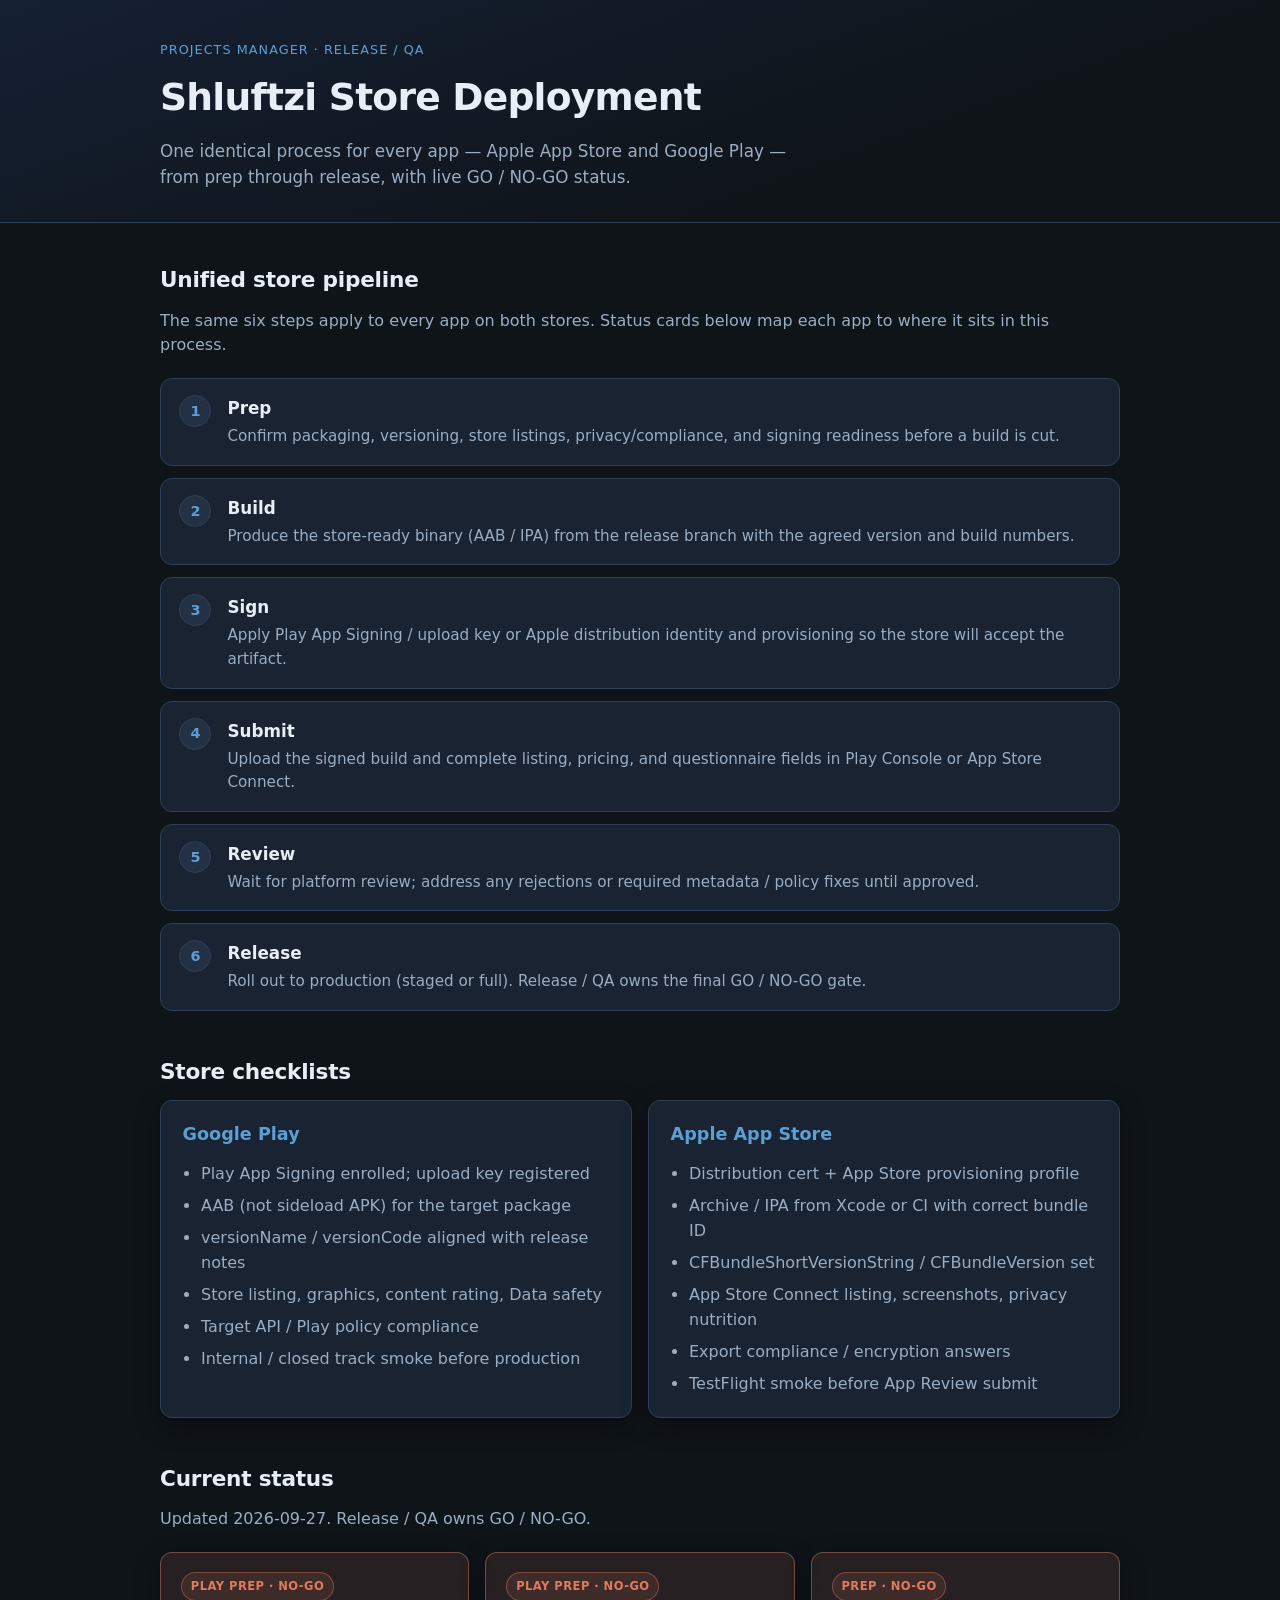
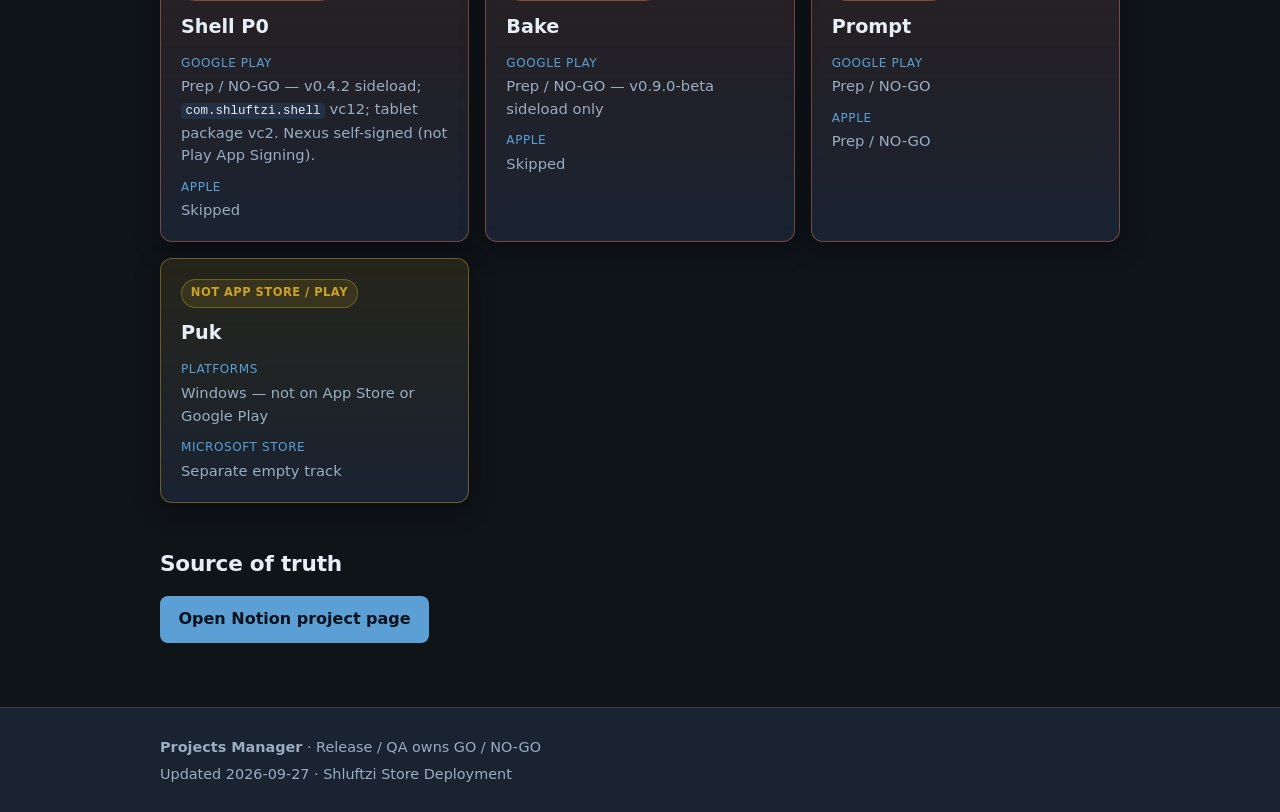
==== index.html @ 23f5245c "Initial Shluftzi Store Deployment status site Vanilla HTML/CSS Pages site: unified Prep→Release pipe" ====
<!DOCTYPE html>
<html lang="en">
<head>
  <meta charset="UTF-8">
  <meta name="viewport" content="width=device-width, initial-scale=1">
  <meta name="description" content="Shluftzi Store Deployment — unified Apple App Store and Google Play pipeline status">
  <title>Shluftzi Store Deployment</title>
  <link rel="stylesheet" href="styles.css">
</head>
<body>
  <header class="site-header">
    <div class="container">
      <p class="eyebrow">Projects Manager · Release / QA</p>
      <h1>Shluftzi Store Deployment</h1>
      <p class="lede">One identical process for every app — Apple App Store and Google Play — from prep through release, with live GO / NO-GO status.</p>
    </div>
  </header>

  <main class="container">
    <section class="pipeline" aria-labelledby="pipeline-heading">
      <h2 id="pipeline-heading">Unified store pipeline</h2>
      <p class="section-intro">The same six steps apply to every app on both stores. Status cards below map each app to where it sits in this process.</p>
      <ol class="pipeline-steps">
        <li>
          <span class="step-num">1</span>
          <div>
            <h3>Prep</h3>
            <p>Confirm packaging, versioning, store listings, privacy/compliance, and signing readiness before a build is cut.</p>
          </div>
        </li>
        <li>
          <span class="step-num">2</span>
          <div>
            <h3>Build</h3>
            <p>Produce the store-ready binary (AAB / IPA) from the release branch with the agreed version and build numbers.</p>
          </div>
        </li>
        <li>
          <span class="step-num">3</span>
          <div>
            <h3>Sign</h3>
            <p>Apply Play App Signing / upload key or Apple distribution identity and provisioning so the store will accept the artifact.</p>
          </div>
        </li>
        <li>
          <span class="step-num">4</span>
          <div>
            <h3>Submit</h3>
            <p>Upload the signed build and complete listing, pricing, and questionnaire fields in Play Console or App Store Connect.</p>
          </div>
        </li>
        <li>
          <span class="step-num">5</span>
          <div>
            <h3>Review</h3>
            <p>Wait for platform review; address any rejections or required metadata / policy fixes until approved.</p>
          </div>
        </li>
        <li>
          <span class="step-num">6</span>
          <div>
            <h3>Release</h3>
            <p>Roll out to production (staged or full). Release / QA owns the final GO / NO-GO gate.</p>
          </div>
        </li>
      </ol>
    </section>

    <section class="checklists" aria-labelledby="checklists-heading">
      <h2 id="checklists-heading">Store checklists</h2>
      <div class="checklist-grid">
        <article class="checklist-card">
          <h3>Google Play</h3>
          <ul>
            <li>Play App Signing enrolled; upload key registered</li>
            <li>AAB (not sideload APK) for the target package</li>
            <li>versionName / versionCode aligned with release notes</li>
            <li>Store listing, graphics, content rating, Data safety</li>
            <li>Target API / Play policy compliance</li>
            <li>Internal / closed track smoke before production</li>
          </ul>
        </article>
        <article class="checklist-card">
          <h3>Apple App Store</h3>
          <ul>
            <li>Distribution cert + App Store provisioning profile</li>
            <li>Archive / IPA from Xcode or CI with correct bundle ID</li>
            <li>CFBundleShortVersionString / CFBundleVersion set</li>
            <li>App Store Connect listing, screenshots, privacy nutrition</li>
            <li>Export compliance / encryption answers</li>
            <li>TestFlight smoke before App Review submit</li>
          </ul>
        </article>
      </div>
    </section>

    <section class="status" aria-labelledby="status-heading">
      <h2 id="status-heading">Current status</h2>
      <p class="section-intro">Updated <time datetime="2026-09-27">2026-09-27</time>. Release / QA owns GO / NO-GO.</p>
      <div class="status-grid">
        <article class="status-card nogo">
          <div class="status-badge">Play Prep · NO-GO</div>
          <h3>Shell P0</h3>
          <dl>
            <dt>Google Play</dt>
            <dd>Prep / NO-GO — v0.4.2 sideload; <code>com.shluftzi.shell</code> vc12; tablet package vc2. Nexus self-signed (not Play App Signing).</dd>
            <dt>Apple</dt>
            <dd>Skipped</dd>
          </dl>
        </article>
        <article class="status-card nogo">
          <div class="status-badge">Play Prep · NO-GO</div>
          <h3>Bake</h3>
          <dl>
            <dt>Google Play</dt>
            <dd>Prep / NO-GO — v0.9.0-beta sideload only</dd>
            <dt>Apple</dt>
            <dd>Skipped</dd>
          </dl>
        </article>
        <article class="status-card nogo">
          <div class="status-badge">Prep · NO-GO</div>
          <h3>Prompt</h3>
          <dl>
            <dt>Google Play</dt>
            <dd>Prep / NO-GO</dd>
            <dt>Apple</dt>
            <dd>Prep / NO-GO</dd>
          </dl>
        </article>
        <article class="status-card other">
          <div class="status-badge">Not App Store / Play</div>
          <h3>Puk</h3>
          <dl>
            <dt>Platforms</dt>
            <dd>Windows — not on App Store or Google Play</dd>
            <dt>Microsoft Store</dt>
            <dd>Separate empty track</dd>
          </dl>
        </article>
      </div>
    </section>

    <section class="links" aria-labelledby="links-heading">
      <h2 id="links-heading">Source of truth</h2>
      <p><a class="notion-link" href="https://app.notion.com/p/3e81b15ab1d0811592d6e10e59361d9b" rel="noopener noreferrer" target="_blank">Open Notion project page</a></p>
    </section>
  </main>

  <footer class="site-footer">
    <div class="container">
      <p><strong>Projects Manager</strong> · Release / QA owns GO / NO-GO</p>
      <p>Updated 2026-09-27 · Shluftzi Store Deployment</p>
    </div>
  </footer>
</body>
</html>
---- styles.css ----
:root {
  --bg: #0f1419;
  --surface: #1a2332;
  --surface-2: #243044;
  --border: #2e3f56;
  --text: #e8eef6;
  --muted: #9aadc2;
  --accent: #5b9fd4;
  --accent-hover: #7ab3e0;
  --nogo: #e07a5f;
  --nogo-bg: rgba(224, 122, 95, 0.12);
  --other: #c9a227;
  --other-bg: rgba(201, 162, 39, 0.12);
  --ok: #6abf8a;
  --radius: 12px;
  --shadow: 0 8px 24px rgba(0, 0, 0, 0.35);
  --font: "Segoe UI", system-ui, -apple-system, sans-serif;
}

*,
*::before,
*::after {
  box-sizing: border-box;
}

html {
  scroll-behavior: smooth;
}

body {
  margin: 0;
  font-family: var(--font);
  background: var(--bg);
  color: var(--text);
  line-height: 1.55;
  min-height: 100vh;
}

.container {
  width: min(960px, 100% - 2rem);
  margin-inline: auto;
}

.site-header {
  background: linear-gradient(160deg, #152033 0%, #0f1419 70%);
  border-bottom: 1px solid var(--border);
  padding: 2.5rem 0 2rem;
}

.eyebrow {
  margin: 0 0 0.5rem;
  font-size: 0.8rem;
  letter-spacing: 0.08em;
  text-transform: uppercase;
  color: var(--accent);
}

.site-header h1 {
  margin: 0 0 0.75rem;
  font-size: clamp(1.75rem, 4vw, 2.35rem);
  font-weight: 700;
  letter-spacing: -0.02em;
}

.lede {
  margin: 0;
  max-width: 40rem;
  color: var(--muted);
  font-size: 1.05rem;
}

main {
  padding: 2.5rem 0 3rem;
}

section + section {
  margin-top: 2.75rem;
}

h2 {
  margin: 0 0 0.75rem;
  font-size: 1.35rem;
  letter-spacing: -0.01em;
}

.section-intro {
  margin: 0 0 1.25rem;
  color: var(--muted);
}

.pipeline-steps {
  list-style: none;
  margin: 0;
  padding: 0;
  display: grid;
  gap: 0.75rem;
}

.pipeline-steps li {
  display: grid;
  grid-template-columns: auto 1fr;
  gap: 1rem;
  align-items: start;
  background: var(--surface);
  border: 1px solid var(--border);
  border-radius: var(--radius);
  padding: 1rem 1.15rem;
}

.step-num {
  display: inline-flex;
  align-items: center;
  justify-content: center;
  width: 2rem;
  height: 2rem;
  border-radius: 50%;
  background: var(--surface-2);
  border: 1px solid var(--border);
  color: var(--accent);
  font-weight: 700;
  font-size: 0.9rem;
  flex-shrink: 0;
}

.pipeline-steps h3 {
  margin: 0 0 0.25rem;
  font-size: 1.05rem;
}

.pipeline-steps p {
  margin: 0;
  color: var(--muted);
  font-size: 0.95rem;
}

.checklist-grid {
  display: grid;
  grid-template-columns: repeat(auto-fit, minmax(260px, 1fr));
  gap: 1rem;
}

.checklist-card {
  background: var(--surface);
  border: 1px solid var(--border);
  border-radius: var(--radius);
  padding: 1.25rem 1.35rem;
  box-shadow: var(--shadow);
}

.checklist-card h3 {
  margin: 0 0 0.85rem;
  font-size: 1.1rem;
  color: var(--accent);
}

.checklist-card ul {
  margin: 0;
  padding-left: 1.15rem;
  color: var(--muted);
}

.checklist-card li + li {
  margin-top: 0.45rem;
}

.status-grid {
  display: grid;
  grid-template-columns: repeat(auto-fit, minmax(240px, 1fr));
  gap: 1rem;
}

.status-card {
  background: var(--surface);
  border: 1px solid var(--border);
  border-radius: var(--radius);
  padding: 1.2rem 1.25rem;
  box-shadow: var(--shadow);
}

.status-card.nogo {
  border-color: rgba(224, 122, 95, 0.45);
  background: linear-gradient(180deg, var(--nogo-bg), var(--surface));
}

.status-card.other {
  border-color: rgba(201, 162, 39, 0.45);
  background: linear-gradient(180deg, var(--other-bg), var(--surface));
}

.status-badge {
  display: inline-block;
  font-size: 0.72rem;
  font-weight: 700;
  letter-spacing: 0.04em;
  text-transform: uppercase;
  padding: 0.3rem 0.55rem;
  border-radius: 999px;
  margin-bottom: 0.65rem;
}

.status-card.nogo .status-badge {
  background: var(--nogo-bg);
  color: var(--nogo);
  border: 1px solid rgba(224, 122, 95, 0.4);
}

.status-card.other .status-badge {
  background: var(--other-bg);
  color: var(--other);
  border: 1px solid rgba(201, 162, 39, 0.4);
}

.status-card h3 {
  margin: 0 0 0.75rem;
  font-size: 1.2rem;
}

.status-card dl {
  margin: 0;
}

.status-card dt {
  font-size: 0.75rem;
  text-transform: uppercase;
  letter-spacing: 0.05em;
  color: var(--accent);
  margin-top: 0.65rem;
}

.status-card dt:first-child {
  margin-top: 0;
}

.status-card dd {
  margin: 0.2rem 0 0;
  color: var(--muted);
  font-size: 0.92rem;
}

.status-card code {
  font-size: 0.85em;
  background: var(--surface-2);
  padding: 0.1em 0.35em;
  border-radius: 4px;
  color: var(--text);
}

.notion-link {
  display: inline-flex;
  align-items: center;
  gap: 0.4rem;
  padding: 0.7rem 1.15rem;
  background: var(--accent);
  color: #0a121c;
  font-weight: 600;
  text-decoration: none;
  border-radius: 8px;
  transition: background 0.15s ease;
}

.notion-link:hover,
.notion-link:focus-visible {
  background: var(--accent-hover);
  outline: none;
}

.site-footer {
  border-top: 1px solid var(--border);
  background: var(--surface);
  padding: 1.5rem 0;
  color: var(--muted);
  font-size: 0.9rem;
}

.site-footer p {
  margin: 0.25rem 0;
}

@media (max-width: 520px) {
  .pipeline-steps li {
    grid-template-columns: 1fr;
    gap: 0.65rem;
  }
}
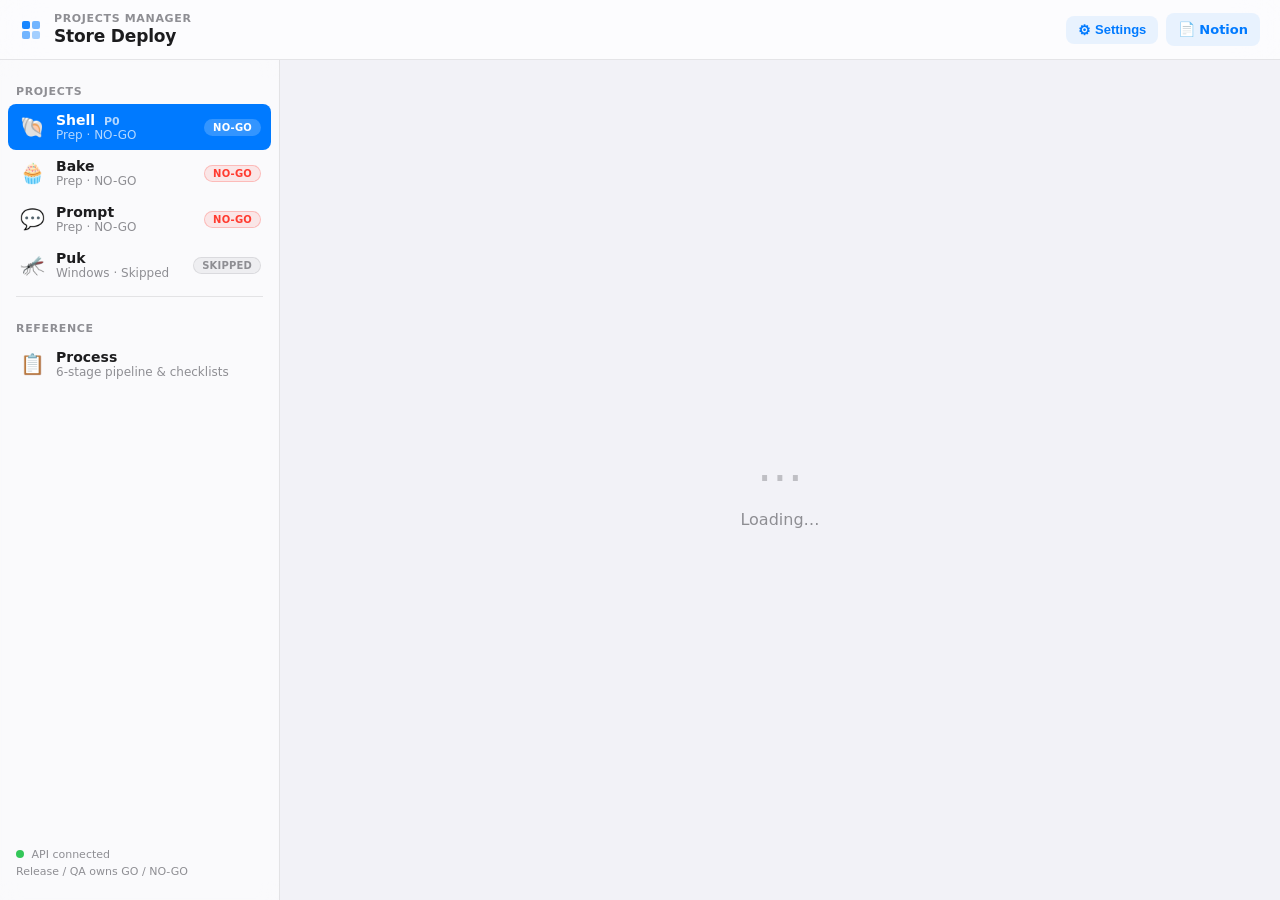
==== commit 2801cdc4: "Interactive Store Deploy: per-app pages + live SQLite API SwiftUI-style Projects Manager hub and ded" ====
--- a/index.html
+++ b/index.html
@@ -3,155 +3,118 @@
 <head>
   <meta charset="UTF-8">
   <meta name="viewport" content="width=device-width, initial-scale=1">
-  <meta name="description" content="Shluftzi Store Deployment — unified Apple App Store and Google Play pipeline status">
-  <title>Shluftzi Store Deployment</title>
+  <meta name="description" content="Shluftzi Store Deployment — Projects Manager for Apple App Store and Google Play pipeline status">
+  <meta name="color-scheme" content="light">
+  <title>Projects Manager — Store Deploy</title>
   <link rel="stylesheet" href="styles.css">
 </head>
 <body>
-  <header class="site-header">
-    <div class="container">
-      <p class="eyebrow">Projects Manager · Release / QA</p>
-      <h1>Shluftzi Store Deployment</h1>
-      <p class="lede">One identical process for every app — Apple App Store and Google Play — from prep through release, with live GO / NO-GO status.</p>
+  <div class="app" id="app">
+    <header class="toolbar" role="banner">
+      <div class="toolbar-leading">
+        <span class="toolbar-icon" aria-hidden="true">
+          <svg width="22" height="22" viewBox="0 0 22 22" fill="none">
+            <rect x="2" y="2" width="8" height="8" rx="2" fill="currentColor" opacity="0.9"/>
+            <rect x="12" y="2" width="8" height="8" rx="2" fill="currentColor" opacity="0.55"/>
+            <rect x="2" y="12" width="8" height="8" rx="2" fill="currentColor" opacity="0.55"/>
+            <rect x="12" y="12" width="8" height="8" rx="2" fill="currentColor" opacity="0.35"/>
+          </svg>
+        </span>
+        <div class="toolbar-titles">
+          <span class="toolbar-subtitle">Projects Manager</span>
+          <h1 class="toolbar-title">Store Deploy</h1>
+        </div>
+      </div>
+      <div class="toolbar-trailing">
+        <button type="button" class="toolbar-btn" onclick="showSettings()" title="API Settings">
+          <span class="btn-icon" aria-hidden="true">&#9881;</span>
+          <span class="btn-label">Settings</span>
+        </button>
+        <a class="toolbar-btn"
+           href="https://app.notion.com/p/3e81b15ab1d0811592d6e10e59361d9b"
+           target="_blank" rel="noopener noreferrer"
+           title="Open Notion project page">
+          <span class="btn-icon" aria-hidden="true">&#128196;</span>
+          <span class="btn-label">Notion</span>
+        </a>
+      </div>
+    </header>
+
+    <div class="split-view">
+      <aside class="sidebar" id="sidebar" aria-label="Projects">
+        <div class="sidebar-header">
+          <h2 class="sidebar-section-title">Projects</h2>
+        </div>
+        <nav class="sidebar-list" role="listbox" aria-label="Project list">
+          <button type="button" class="sidebar-row is-selected" role="option" aria-selected="true"
+                  data-id="shell" id="row-shell">
+            <span class="row-icon" aria-hidden="true">&#128026;</span>
+            <span class="row-content">
+              <span class="row-title">Shell <span class="row-priority">P0</span></span>
+              <span class="row-subtitle">Prep &middot; NO-GO</span>
+            </span>
+            <span class="row-badge badge-nogo">NO-GO</span>
+          </button>
+          <button type="button" class="sidebar-row" role="option" aria-selected="false"
+                  data-id="bake" id="row-bake">
+            <span class="row-icon" aria-hidden="true">&#129473;</span>
+            <span class="row-content">
+              <span class="row-title">Bake</span>
+              <span class="row-subtitle">Prep &middot; NO-GO</span>
+            </span>
+            <span class="row-badge badge-nogo">NO-GO</span>
+          </button>
+          <button type="button" class="sidebar-row" role="option" aria-selected="false"
+                  data-id="prompt" id="row-prompt">
+            <span class="row-icon" aria-hidden="true">&#128172;</span>
+            <span class="row-content">
+              <span class="row-title">Prompt</span>
+              <span class="row-subtitle">Prep &middot; NO-GO</span>
+            </span>
+            <span class="row-badge badge-nogo">NO-GO</span>
+          </button>
+          <button type="button" class="sidebar-row" role="option" aria-selected="false"
+                  data-id="puk" id="row-puk">
+            <span class="row-icon" aria-hidden="true">&#129439;</span>
+            <span class="row-content">
+              <span class="row-title">Puk</span>
+              <span class="row-subtitle">Windows &middot; Skipped</span>
+            </span>
+            <span class="row-badge badge-skipped">Skipped</span>
+          </button>
+        </nav>
+
+        <div class="sidebar-divider"></div>
+        <div class="sidebar-header">
+          <h2 class="sidebar-section-title">Reference</h2>
+        </div>
+        <nav class="sidebar-list" role="listbox" aria-label="Reference">
+          <button type="button" class="sidebar-row" role="option" aria-selected="false"
+                  data-id="process" id="row-process">
+            <span class="row-icon" aria-hidden="true">&#128203;</span>
+            <span class="row-content">
+              <span class="row-title">Process</span>
+              <span class="row-subtitle">6-stage pipeline &amp; checklists</span>
+            </span>
+          </button>
+        </nav>
+
+        <div class="sidebar-footer">
+          <p><span class="conn-dot ok" id="conn-dot"></span> API connected</p>
+          <p>Release / QA owns GO / NO-GO</p>
+        </div>
+      </aside>
+
+      <main class="detail" id="detail" aria-live="polite">
+        <div class="detail-empty">
+          <span class="detail-empty-icon">&#128640;</span>
+          <span class="detail-empty-text">Loading&hellip;</span>
+        </div>
+      </main>
     </div>
-  </header>
+  </div>
 
-  <main class="container">
-    <section class="pipeline" aria-labelledby="pipeline-heading">
-      <h2 id="pipeline-heading">Unified store pipeline</h2>
-      <p class="section-intro">The same six steps apply to every app on both stores. Status cards below map each app to where it sits in this process.</p>
-      <ol class="pipeline-steps">
-        <li>
-          <span class="step-num">1</span>
-          <div>
-            <h3>Prep</h3>
-            <p>Confirm packaging, versioning, store listings, privacy/compliance, and signing readiness before a build is cut.</p>
-          </div>
-        </li>
-        <li>
-          <span class="step-num">2</span>
-          <div>
-            <h3>Build</h3>
-            <p>Produce the store-ready binary (AAB / IPA) from the release branch with the agreed version and build numbers.</p>
-          </div>
-        </li>
-        <li>
-          <span class="step-num">3</span>
-          <div>
-            <h3>Sign</h3>
-            <p>Apply Play App Signing / upload key or Apple distribution identity and provisioning so the store will accept the artifact.</p>
-          </div>
-        </li>
-        <li>
-          <span class="step-num">4</span>
-          <div>
-            <h3>Submit</h3>
-            <p>Upload the signed build and complete listing, pricing, and questionnaire fields in Play Console or App Store Connect.</p>
-          </div>
-        </li>
-        <li>
-          <span class="step-num">5</span>
-          <div>
-            <h3>Review</h3>
-            <p>Wait for platform review; address any rejections or required metadata / policy fixes until approved.</p>
-          </div>
-        </li>
-        <li>
-          <span class="step-num">6</span>
-          <div>
-            <h3>Release</h3>
-            <p>Roll out to production (staged or full). Release / QA owns the final GO / NO-GO gate.</p>
-          </div>
-        </li>
-      </ol>
-    </section>
-
-    <section class="checklists" aria-labelledby="checklists-heading">
-      <h2 id="checklists-heading">Store checklists</h2>
-      <div class="checklist-grid">
-        <article class="checklist-card">
-          <h3>Google Play</h3>
-          <ul>
-            <li>Play App Signing enrolled; upload key registered</li>
-            <li>AAB (not sideload APK) for the target package</li>
-            <li>versionName / versionCode aligned with release notes</li>
-            <li>Store listing, graphics, content rating, Data safety</li>
-            <li>Target API / Play policy compliance</li>
-            <li>Internal / closed track smoke before production</li>
-          </ul>
-        </article>
-        <article class="checklist-card">
-          <h3>Apple App Store</h3>
-          <ul>
-            <li>Distribution cert + App Store provisioning profile</li>
-            <li>Archive / IPA from Xcode or CI with correct bundle ID</li>
-            <li>CFBundleShortVersionString / CFBundleVersion set</li>
-            <li>App Store Connect listing, screenshots, privacy nutrition</li>
-            <li>Export compliance / encryption answers</li>
-            <li>TestFlight smoke before App Review submit</li>
-          </ul>
-        </article>
-      </div>
-    </section>
-
-    <section class="status" aria-labelledby="status-heading">
-      <h2 id="status-heading">Current status</h2>
-      <p class="section-intro">Updated <time datetime="2026-09-27">2026-09-27</time>. Release / QA owns GO / NO-GO.</p>
-      <div class="status-grid">
-        <article class="status-card nogo">
-          <div class="status-badge">Play Prep · NO-GO</div>
-          <h3>Shell P0</h3>
-          <dl>
-            <dt>Google Play</dt>
-            <dd>Prep / NO-GO — v0.4.2 sideload; <code>com.shluftzi.shell</code> vc12; tablet package vc2. Nexus self-signed (not Play App Signing).</dd>
-            <dt>Apple</dt>
-            <dd>Skipped</dd>
-          </dl>
-        </article>
-        <article class="status-card nogo">
-          <div class="status-badge">Play Prep · NO-GO</div>
-          <h3>Bake</h3>
-          <dl>
-            <dt>Google Play</dt>
-            <dd>Prep / NO-GO — v0.9.0-beta sideload only</dd>
-            <dt>Apple</dt>
-            <dd>Skipped</dd>
-          </dl>
-        </article>
-        <article class="status-card nogo">
-          <div class="status-badge">Prep · NO-GO</div>
-          <h3>Prompt</h3>
-          <dl>
-            <dt>Google Play</dt>
-            <dd>Prep / NO-GO</dd>
-            <dt>Apple</dt>
-            <dd>Prep / NO-GO</dd>
-          </dl>
-        </article>
-        <article class="status-card other">
-          <div class="status-badge">Not App Store / Play</div>
-          <h3>Puk</h3>
-          <dl>
-            <dt>Platforms</dt>
-            <dd>Windows — not on App Store or Google Play</dd>
-            <dt>Microsoft Store</dt>
-            <dd>Separate empty track</dd>
-          </dl>
-        </article>
-      </div>
-    </section>
-
-    <section class="links" aria-labelledby="links-heading">
-      <h2 id="links-heading">Source of truth</h2>
-      <p><a class="notion-link" href="https://app.notion.com/p/3e81b15ab1d0811592d6e10e59361d9b" rel="noopener noreferrer" target="_blank">Open Notion project page</a></p>
-    </section>
-  </main>
-
-  <footer class="site-footer">
-    <div class="container">
-      <p><strong>Projects Manager</strong> · Release / QA owns GO / NO-GO</p>
-      <p>Updated 2026-09-27 · Shluftzi Store Deployment</p>
-    </div>
-  </footer>
+  <script src="shared.js"></script>
+  <script src="app.js"></script>
 </body>
 </html>
--- a/styles.css
+++ b/styles.css
@@ -1,284 +1,927 @@
 :root {
-  --bg: #0f1419;
-  --surface: #1a2332;
-  --surface-2: #243044;
-  --border: #2e3f56;
-  --text: #e8eef6;
-  --muted: #9aadc2;
-  --accent: #5b9fd4;
-  --accent-hover: #7ab3e0;
-  --nogo: #e07a5f;
-  --nogo-bg: rgba(224, 122, 95, 0.12);
-  --other: #c9a227;
-  --other-bg: rgba(201, 162, 39, 0.12);
-  --ok: #6abf8a;
+  --bg: #F2F2F7;
+  --surface: #FFFFFF;
+  --surface-secondary: #F9F9FB;
+  --border: rgba(60, 60, 67, 0.12);
+  --separator: rgba(60, 60, 67, 0.08);
+  --text: #1C1C1E;
+  --text-secondary: #3C3C43;
+  --text-tertiary: #8E8E93;
+  --accent: #007AFF;
+  --accent-hover: #0066D6;
+  --accent-light: rgba(0, 122, 255, 0.08);
+  --accent-medium: rgba(0, 122, 255, 0.15);
+  --green: #34C759;
+  --green-bg: rgba(52, 199, 89, 0.1);
+  --red: #FF3B30;
+  --red-bg: rgba(255, 59, 48, 0.1);
+  --orange: #FF9500;
+  --orange-bg: rgba(255, 149, 0, 0.1);
+  --yellow: #FFCC00;
   --radius: 12px;
-  --shadow: 0 8px 24px rgba(0, 0, 0, 0.35);
-  --font: "Segoe UI", system-ui, -apple-system, sans-serif;
-}
-
-*,
-*::before,
-*::after {
-  box-sizing: border-box;
-}
-
-html {
-  scroll-behavior: smooth;
-}
+  --radius-sm: 8px;
+  --shadow-sm: 0 1px 3px rgba(0, 0, 0, 0.06);
+  --shadow: 0 2px 8px rgba(0, 0, 0, 0.08);
+  --shadow-lg: 0 4px 16px rgba(0, 0, 0, 0.1);
+  --font: -apple-system, BlinkMacSystemFont, "SF Pro Text", "SF Pro Display", system-ui, sans-serif;
+  --sidebar-width: 280px;
+}
+
+*, *::before, *::after { box-sizing: border-box; }
+
+html { scroll-behavior: smooth; -webkit-text-size-adjust: 100%; }
 
 body {
   margin: 0;
   font-family: var(--font);
   background: var(--bg);
   color: var(--text);
-  line-height: 1.55;
+  line-height: 1.47;
   min-height: 100vh;
-}
-
-.container {
-  width: min(960px, 100% - 2rem);
-  margin-inline: auto;
-}
-
-.site-header {
-  background: linear-gradient(160deg, #152033 0%, #0f1419 70%);
-  border-bottom: 1px solid var(--border);
-  padding: 2.5rem 0 2rem;
-}
-
-.eyebrow {
-  margin: 0 0 0.5rem;
-  font-size: 0.8rem;
-  letter-spacing: 0.08em;
+  -webkit-font-smoothing: antialiased;
+}
+
+/* ── App shell ── */
+.app {
+  display: flex;
+  flex-direction: column;
+  min-height: 100vh;
+}
+
+/* ── Toolbar ── */
+.toolbar {
+  display: flex;
+  align-items: center;
+  justify-content: space-between;
+  padding: 12px 20px;
+  background: rgba(255, 255, 255, 0.72);
+  backdrop-filter: saturate(180%) blur(20px);
+  -webkit-backdrop-filter: saturate(180%) blur(20px);
+  border-bottom: 0.5px solid var(--border);
+  position: sticky;
+  top: 0;
+  z-index: 100;
+}
+
+.toolbar-leading {
+  display: flex;
+  align-items: center;
+  gap: 12px;
+}
+
+.toolbar-icon { color: var(--accent); display: flex; }
+
+.toolbar-titles { display: flex; flex-direction: column; }
+
+.toolbar-subtitle {
+  font-size: 11px;
+  font-weight: 600;
   text-transform: uppercase;
+  letter-spacing: 0.06em;
+  color: var(--text-tertiary);
+  line-height: 1.2;
+}
+
+.toolbar-title {
+  margin: 0;
+  font-size: 17px;
+  font-weight: 700;
+  line-height: 1.3;
+  letter-spacing: -0.01em;
+}
+
+.toolbar-trailing {
+  display: flex;
+  align-items: center;
+  gap: 8px;
+}
+
+.toolbar-btn {
+  display: inline-flex;
+  align-items: center;
+  gap: 4px;
+  padding: 6px 12px;
+  background: var(--accent-light);
   color: var(--accent);
-}
-
-.site-header h1 {
-  margin: 0 0 0.75rem;
-  font-size: clamp(1.75rem, 4vw, 2.35rem);
+  text-decoration: none;
+  border-radius: var(--radius-sm);
+  font-size: 13px;
+  font-weight: 600;
+  border: none;
+  cursor: pointer;
+  transition: background 0.15s;
+}
+
+.toolbar-btn:hover { background: var(--accent-medium); }
+
+.btn-icon { font-size: 14px; }
+.btn-label { }
+
+/* ── Split View (Hub) ── */
+.split-view {
+  display: flex;
+  flex: 1;
+  min-height: 0;
+}
+
+/* ── Sidebar ── */
+.sidebar {
+  width: var(--sidebar-width);
+  flex-shrink: 0;
+  background: rgba(255, 255, 255, 0.6);
+  backdrop-filter: blur(10px);
+  border-right: 0.5px solid var(--border);
+  display: flex;
+  flex-direction: column;
+  overflow-y: auto;
+  padding: 8px 0;
+}
+
+.sidebar-header {
+  padding: 16px 16px 4px;
+}
+
+.sidebar-section-title {
+  margin: 0;
+  font-size: 11px;
+  font-weight: 700;
+  text-transform: uppercase;
+  letter-spacing: 0.06em;
+  color: var(--text-tertiary);
+}
+
+.sidebar-list {
+  padding: 0 8px;
+}
+
+.sidebar-row {
+  display: flex;
+  align-items: center;
+  gap: 10px;
+  width: 100%;
+  padding: 8px 10px;
+  border: none;
+  background: transparent;
+  border-radius: var(--radius-sm);
+  cursor: pointer;
+  text-align: left;
+  font-family: inherit;
+  color: inherit;
+  transition: background 0.12s;
+  text-decoration: none;
+}
+
+.sidebar-row:hover {
+  background: rgba(0, 0, 0, 0.04);
+}
+
+.sidebar-row.is-selected {
+  background: var(--accent);
+  color: #FFF;
+}
+
+.sidebar-row.is-selected .row-subtitle,
+.sidebar-row.is-selected .row-priority {
+  color: rgba(255, 255, 255, 0.7);
+}
+
+.sidebar-row.is-selected .row-badge {
+  background: rgba(255, 255, 255, 0.2);
+  color: #FFF;
+  border-color: transparent;
+}
+
+.row-icon {
+  font-size: 20px;
+  flex-shrink: 0;
+  width: 28px;
+  text-align: center;
+}
+
+.row-content {
+  flex: 1;
+  min-width: 0;
+  display: flex;
+  flex-direction: column;
+}
+
+.row-title {
+  font-size: 14px;
+  font-weight: 600;
+  white-space: nowrap;
+  overflow: hidden;
+  text-overflow: ellipsis;
+}
+
+.row-priority {
+  font-size: 11px;
+  font-weight: 700;
+  color: var(--text-tertiary);
+  margin-left: 4px;
+}
+
+.row-subtitle {
+  font-size: 12px;
+  color: var(--text-tertiary);
+  white-space: nowrap;
+  overflow: hidden;
+  text-overflow: ellipsis;
+}
+
+.row-badge {
+  font-size: 10px;
+  font-weight: 700;
+  letter-spacing: 0.02em;
+  text-transform: uppercase;
+  padding: 2px 8px;
+  border-radius: 999px;
+  flex-shrink: 0;
+  white-space: nowrap;
+}
+
+.badge-nogo {
+  background: var(--red-bg);
+  color: var(--red);
+  border: 1px solid rgba(255, 59, 48, 0.25);
+}
+
+.badge-go {
+  background: var(--green-bg);
+  color: var(--green);
+  border: 1px solid rgba(52, 199, 89, 0.25);
+}
+
+.badge-pending {
+  background: var(--orange-bg);
+  color: var(--orange);
+  border: 1px solid rgba(255, 149, 0, 0.25);
+}
+
+.badge-skipped {
+  background: rgba(142, 142, 147, 0.1);
+  color: var(--text-tertiary);
+  border: 1px solid rgba(142, 142, 147, 0.2);
+}
+
+.badge-stage {
+  background: var(--accent-light);
+  color: var(--accent);
+  border: 1px solid rgba(0, 122, 255, 0.2);
+}
+
+.sidebar-divider {
+  height: 0.5px;
+  background: var(--border);
+  margin: 8px 16px;
+}
+
+.sidebar-footer {
+  padding: 12px 16px;
+  margin-top: auto;
+  font-size: 11px;
+  color: var(--text-tertiary);
+  line-height: 1.5;
+}
+
+.sidebar-footer p { margin: 0; }
+
+/* ── Detail Pane ── */
+.detail {
+  flex: 1;
+  min-width: 0;
+  overflow-y: auto;
+  padding: 24px 28px;
+}
+
+.detail-empty {
+  display: flex;
+  flex-direction: column;
+  align-items: center;
+  justify-content: center;
+  height: 100%;
+  color: var(--text-tertiary);
+  text-align: center;
+  gap: 8px;
+}
+
+.detail-empty-icon { font-size: 48px; opacity: 0.5; }
+.detail-empty-text { font-size: 16px; font-weight: 500; }
+
+/* ── App detail header ── */
+.app-header {
+  margin-bottom: 24px;
+}
+
+.app-header-row {
+  display: flex;
+  align-items: center;
+  gap: 12px;
+  margin-bottom: 4px;
+}
+
+.app-icon { font-size: 32px; }
+
+.app-name {
+  margin: 0;
+  font-size: 28px;
   font-weight: 700;
   letter-spacing: -0.02em;
 }
 
-.lede {
-  margin: 0;
-  max-width: 40rem;
-  color: var(--muted);
-  font-size: 1.05rem;
-}
-
-main {
-  padding: 2.5rem 0 3rem;
-}
-
-section + section {
-  margin-top: 2.75rem;
-}
-
-h2 {
-  margin: 0 0 0.75rem;
-  font-size: 1.35rem;
-  letter-spacing: -0.01em;
-}
-
-.section-intro {
-  margin: 0 0 1.25rem;
-  color: var(--muted);
-}
-
-.pipeline-steps {
+.app-meta {
+  display: flex;
+  align-items: center;
+  gap: 8px;
+  margin-top: 4px;
+  font-size: 13px;
+  color: var(--text-tertiary);
+}
+
+.app-meta .badge-stage,
+.app-meta .badge-nogo,
+.app-meta .badge-go,
+.app-meta .badge-pending,
+.app-meta .badge-skipped {
+  font-size: 11px;
+}
+
+/* ── Stage Stepper ── */
+.stepper-section {
+  background: var(--surface);
+  border-radius: var(--radius);
+  padding: 20px 24px;
+  box-shadow: var(--shadow-sm);
+  margin-bottom: 16px;
+}
+
+.stepper-section h3 {
+  margin: 0 0 16px;
+  font-size: 13px;
+  font-weight: 700;
+  text-transform: uppercase;
+  letter-spacing: 0.04em;
+  color: var(--text-tertiary);
+}
+
+.stepper {
+  display: flex;
+  align-items: flex-start;
+  gap: 0;
+  position: relative;
+  padding: 0 4px;
+}
+
+.stepper-step {
+  flex: 1;
+  display: flex;
+  flex-direction: column;
+  align-items: center;
+  cursor: pointer;
+  position: relative;
+  background: none;
+  border: none;
+  font-family: inherit;
+  padding: 0;
+  color: inherit;
+}
+
+.stepper-step:focus-visible {
+  outline: 2px solid var(--accent);
+  outline-offset: 4px;
+  border-radius: 4px;
+}
+
+.stepper-dot-row {
+  display: flex;
+  align-items: center;
+  width: 100%;
+  position: relative;
+  height: 28px;
+  justify-content: center;
+}
+
+.stepper-line-before,
+.stepper-line-after {
+  position: absolute;
+  top: 50%;
+  height: 2px;
+  background: var(--border);
+  transform: translateY(-50%);
+}
+
+.stepper-line-before {
+  left: 0;
+  right: 50%;
+  margin-right: 16px;
+}
+
+.stepper-line-after {
+  left: 50%;
+  right: 0;
+  margin-left: 16px;
+}
+
+.stepper-step:first-child .stepper-line-before,
+.stepper-step:last-child .stepper-line-after {
+  display: none;
+}
+
+.stepper-line-done {
+  background: var(--accent);
+}
+
+.stepper-dot {
+  width: 28px;
+  height: 28px;
+  border-radius: 50%;
+  display: flex;
+  align-items: center;
+  justify-content: center;
+  position: relative;
+  z-index: 1;
+  transition: all 0.2s;
+  font-size: 13px;
+  font-weight: 700;
+}
+
+.stepper-step-upcoming .stepper-dot {
+  background: var(--bg);
+  border: 2px solid var(--border);
+  color: var(--text-tertiary);
+}
+
+.stepper-step-current .stepper-dot {
+  background: var(--accent);
+  border: 2px solid var(--accent);
+  color: #FFF;
+  box-shadow: 0 0 0 4px rgba(0, 122, 255, 0.15);
+}
+
+.stepper-step-done .stepper-dot {
+  background: var(--accent);
+  border: 2px solid var(--accent);
+  color: #FFF;
+}
+
+.stepper-step:hover .stepper-dot {
+  transform: scale(1.1);
+  box-shadow: 0 0 0 4px rgba(0, 122, 255, 0.12);
+}
+
+.stepper-label {
+  margin-top: 8px;
+  font-size: 11px;
+  font-weight: 600;
+  text-transform: uppercase;
+  letter-spacing: 0.03em;
+  white-space: nowrap;
+}
+
+.stepper-step-upcoming .stepper-label { color: var(--text-tertiary); }
+.stepper-step-current .stepper-label { color: var(--accent); font-weight: 700; }
+.stepper-step-done .stepper-label { color: var(--accent); }
+
+/* Checkmark SVG inside dot */
+.stepper-check {
+  width: 14px;
+  height: 14px;
+  fill: none;
+  stroke: #FFF;
+  stroke-width: 2.5;
+  stroke-linecap: round;
+  stroke-linejoin: round;
+}
+
+/* ── Cards ── */
+.card {
+  background: var(--surface);
+  border-radius: var(--radius);
+  padding: 20px 24px;
+  box-shadow: var(--shadow-sm);
+  margin-bottom: 16px;
+}
+
+.card h3 {
+  margin: 0 0 16px;
+  font-size: 13px;
+  font-weight: 700;
+  text-transform: uppercase;
+  letter-spacing: 0.04em;
+  color: var(--text-tertiary);
+}
+
+.card-row {
+  display: flex;
+  flex-direction: column;
+  gap: 4px;
+  padding: 12px 0;
+  border-bottom: 0.5px solid var(--separator);
+}
+
+.card-row:last-child { border-bottom: none; }
+
+.card-row:first-of-type { padding-top: 0; }
+
+.card-label {
+  font-size: 12px;
+  font-weight: 600;
+  color: var(--text-tertiary);
+  text-transform: uppercase;
+  letter-spacing: 0.03em;
+}
+
+.card-value {
+  font-size: 15px;
+  color: var(--text);
+}
+
+/* ── Segmented Control (QA) ── */
+.segmented-control {
+  display: inline-flex;
+  background: var(--bg);
+  border-radius: var(--radius-sm);
+  padding: 2px;
+  gap: 0;
+}
+
+.segmented-btn {
+  padding: 6px 16px;
+  border: none;
+  background: transparent;
+  border-radius: 6px;
+  font-family: inherit;
+  font-size: 13px;
+  font-weight: 600;
+  cursor: pointer;
+  color: var(--text-secondary);
+  transition: all 0.18s;
+  white-space: nowrap;
+}
+
+.segmented-btn:hover {
+  color: var(--text);
+}
+
+.segmented-btn.is-active {
+  background: var(--surface);
+  box-shadow: 0 1px 3px rgba(0, 0, 0, 0.1), 0 0 0.5px rgba(0, 0, 0, 0.08);
+  color: var(--text);
+}
+
+.segmented-btn.is-active[data-value="GO"] {
+  color: var(--green);
+}
+
+.segmented-btn.is-active[data-value="NO-GO"] {
+  color: var(--red);
+}
+
+/* ── Editable Fields ── */
+.field-input {
+  width: 100%;
+  padding: 8px 12px;
+  border: 1px solid var(--border);
+  border-radius: var(--radius-sm);
+  font-family: inherit;
+  font-size: 14px;
+  color: var(--text);
+  background: var(--surface-secondary);
+  resize: vertical;
+  transition: border-color 0.15s, box-shadow 0.15s;
+  line-height: 1.4;
+}
+
+.field-input:focus {
+  outline: none;
+  border-color: var(--accent);
+  box-shadow: 0 0 0 3px rgba(0, 122, 255, 0.12);
+}
+
+.field-input::placeholder {
+  color: var(--text-tertiary);
+}
+
+textarea.field-input {
+  min-height: 60px;
+}
+
+/* ── Save indicator ── */
+.save-indicator {
+  display: inline-flex;
+  align-items: center;
+  gap: 4px;
+  font-size: 11px;
+  font-weight: 600;
+  color: var(--text-tertiary);
+  opacity: 0;
+  transition: opacity 0.3s;
+}
+
+.save-indicator.is-saving {
+  opacity: 1;
+  color: var(--orange);
+}
+
+.save-indicator.is-saved {
+  opacity: 1;
+  color: var(--green);
+}
+
+/* ── Timestamp ── */
+.updated-at {
+  font-size: 12px;
+  color: var(--text-tertiary);
+  padding: 8px 0;
+  display: flex;
+  align-items: center;
+  gap: 4px;
+}
+
+/* ── Store Rows ── */
+.store-rows {
+  display: grid;
+  gap: 8px;
+}
+
+.store-row {
+  display: flex;
+  align-items: center;
+  gap: 10px;
+  padding: 10px 14px;
+  background: var(--surface-secondary);
+  border-radius: var(--radius-sm);
+  font-size: 14px;
+}
+
+.store-row-icon { font-size: 16px; opacity: 0.7; }
+.store-row-name { font-weight: 600; flex: 1; }
+.store-row-status { color: var(--text-tertiary); font-size: 13px; }
+
+/* ── Settings Modal ── */
+.settings-overlay {
+  position: fixed;
+  inset: 0;
+  background: rgba(0, 0, 0, 0.3);
+  display: flex;
+  align-items: center;
+  justify-content: center;
+  z-index: 200;
+  backdrop-filter: blur(4px);
+}
+
+.settings-modal {
+  background: var(--surface);
+  border-radius: 14px;
+  padding: 24px;
+  width: min(420px, 90vw);
+  box-shadow: var(--shadow-lg);
+}
+
+.settings-modal h3 {
+  margin: 0 0 16px;
+  font-size: 17px;
+  font-weight: 700;
+}
+
+.settings-modal label {
+  display: block;
+  font-size: 13px;
+  font-weight: 600;
+  color: var(--text-secondary);
+  margin-bottom: 6px;
+}
+
+.settings-modal input[type="text"] {
+  width: 100%;
+  padding: 8px 12px;
+  border: 1px solid var(--border);
+  border-radius: var(--radius-sm);
+  font-family: inherit;
+  font-size: 14px;
+  margin-bottom: 16px;
+}
+
+.settings-modal input[type="text"]:focus {
+  outline: none;
+  border-color: var(--accent);
+  box-shadow: 0 0 0 3px rgba(0, 122, 255, 0.12);
+}
+
+.settings-actions {
+  display: flex;
+  justify-content: flex-end;
+  gap: 8px;
+}
+
+.settings-actions button {
+  padding: 8px 18px;
+  border: none;
+  border-radius: var(--radius-sm);
+  font-family: inherit;
+  font-size: 14px;
+  font-weight: 600;
+  cursor: pointer;
+}
+
+.settings-cancel {
+  background: var(--bg);
+  color: var(--text-secondary);
+}
+
+.settings-save {
+  background: var(--accent);
+  color: #FFF;
+}
+
+/* ── Process / Reference section ── */
+.process-section { margin-bottom: 24px; }
+
+.process-stages {
   list-style: none;
   margin: 0;
   padding: 0;
   display: grid;
-  gap: 0.75rem;
-}
-
-.pipeline-steps li {
+  gap: 8px;
+}
+
+.process-stage {
   display: grid;
-  grid-template-columns: auto 1fr;
-  gap: 1rem;
+  grid-template-columns: 32px 1fr;
+  gap: 12px;
   align-items: start;
+  padding: 12px 14px;
+  background: var(--surface-secondary);
+  border-radius: var(--radius-sm);
+}
+
+.process-num {
+  width: 28px;
+  height: 28px;
+  border-radius: 50%;
+  display: flex;
+  align-items: center;
+  justify-content: center;
+  background: var(--accent-light);
+  color: var(--accent);
+  font-size: 13px;
+  font-weight: 700;
+}
+
+.process-stage h4 {
+  margin: 0 0 2px;
+  font-size: 14px;
+  font-weight: 600;
+}
+
+.process-stage p {
+  margin: 0;
+  font-size: 13px;
+  color: var(--text-tertiary);
+  line-height: 1.4;
+}
+
+/* ── Hub cards (detail pane on hub) ── */
+.hub-grid {
+  display: grid;
+  grid-template-columns: repeat(auto-fill, minmax(320px, 1fr));
+  gap: 16px;
+}
+
+.hub-card {
   background: var(--surface);
-  border: 1px solid var(--border);
   border-radius: var(--radius);
-  padding: 1rem 1.15rem;
-}
-
-.step-num {
+  padding: 20px;
+  box-shadow: var(--shadow-sm);
+  cursor: pointer;
+  transition: box-shadow 0.15s, transform 0.15s;
+  text-decoration: none;
+  color: inherit;
+  display: block;
+}
+
+.hub-card:hover {
+  box-shadow: var(--shadow);
+  transform: translateY(-1px);
+}
+
+.hub-card-header {
+  display: flex;
+  align-items: center;
+  gap: 10px;
+  margin-bottom: 12px;
+}
+
+.hub-card-icon { font-size: 24px; }
+
+.hub-card-title {
+  font-size: 17px;
+  font-weight: 700;
+  flex: 1;
+}
+
+.hub-card-body {
+  display: flex;
+  flex-direction: column;
+  gap: 6px;
+}
+
+.hub-card-row {
+  display: flex;
+  align-items: center;
+  justify-content: space-between;
+  font-size: 13px;
+}
+
+.hub-card-label { color: var(--text-tertiary); }
+
+.hub-card-value { font-weight: 600; }
+
+.hub-card-badges {
+  display: flex;
+  gap: 6px;
+  margin-top: 4px;
+}
+
+/* ── Back link (app pages) ── */
+.back-link {
   display: inline-flex;
   align-items: center;
-  justify-content: center;
-  width: 2rem;
-  height: 2rem;
+  gap: 4px;
+  font-size: 14px;
+  font-weight: 600;
+  color: var(--accent);
+  text-decoration: none;
+  margin-bottom: 16px;
+  padding: 4px 0;
+}
+
+.back-link:hover { text-decoration: underline; }
+
+.back-link svg {
+  width: 16px;
+  height: 16px;
+}
+
+/* ── App page layout ── */
+.app-page {
+  max-width: 720px;
+  margin: 0 auto;
+  padding: 24px 20px;
+}
+
+.app-page .toolbar {
+  max-width: none;
+  margin: 0 -20px;
+  padding: 12px 20px;
+  margin-top: -24px;
+  margin-bottom: 20px;
+}
+
+/* ── Connection status dot ── */
+.conn-dot {
+  width: 8px;
+  height: 8px;
   border-radius: 50%;
-  background: var(--surface-2);
-  border: 1px solid var(--border);
-  color: var(--accent);
-  font-weight: 700;
-  font-size: 0.9rem;
-  flex-shrink: 0;
-}
-
-.pipeline-steps h3 {
-  margin: 0 0 0.25rem;
-  font-size: 1.05rem;
-}
-
-.pipeline-steps p {
-  margin: 0;
-  color: var(--muted);
-  font-size: 0.95rem;
-}
-
-.checklist-grid {
-  display: grid;
-  grid-template-columns: repeat(auto-fit, minmax(260px, 1fr));
-  gap: 1rem;
-}
-
-.checklist-card {
-  background: var(--surface);
-  border: 1px solid var(--border);
-  border-radius: var(--radius);
-  padding: 1.25rem 1.35rem;
-  box-shadow: var(--shadow);
-}
-
-.checklist-card h3 {
-  margin: 0 0 0.85rem;
-  font-size: 1.1rem;
-  color: var(--accent);
-}
-
-.checklist-card ul {
-  margin: 0;
-  padding-left: 1.15rem;
-  color: var(--muted);
-}
-
-.checklist-card li + li {
-  margin-top: 0.45rem;
-}
-
-.status-grid {
-  display: grid;
-  grid-template-columns: repeat(auto-fit, minmax(240px, 1fr));
-  gap: 1rem;
-}
-
-.status-card {
-  background: var(--surface);
-  border: 1px solid var(--border);
-  border-radius: var(--radius);
-  padding: 1.2rem 1.25rem;
-  box-shadow: var(--shadow);
-}
-
-.status-card.nogo {
-  border-color: rgba(224, 122, 95, 0.45);
-  background: linear-gradient(180deg, var(--nogo-bg), var(--surface));
-}
-
-.status-card.other {
-  border-color: rgba(201, 162, 39, 0.45);
-  background: linear-gradient(180deg, var(--other-bg), var(--surface));
-}
-
-.status-badge {
   display: inline-block;
-  font-size: 0.72rem;
-  font-weight: 700;
-  letter-spacing: 0.04em;
-  text-transform: uppercase;
-  padding: 0.3rem 0.55rem;
-  border-radius: 999px;
-  margin-bottom: 0.65rem;
-}
-
-.status-card.nogo .status-badge {
-  background: var(--nogo-bg);
-  color: var(--nogo);
-  border: 1px solid rgba(224, 122, 95, 0.4);
-}
-
-.status-card.other .status-badge {
-  background: var(--other-bg);
-  color: var(--other);
-  border: 1px solid rgba(201, 162, 39, 0.4);
-}
-
-.status-card h3 {
-  margin: 0 0 0.75rem;
-  font-size: 1.2rem;
-}
-
-.status-card dl {
-  margin: 0;
-}
-
-.status-card dt {
-  font-size: 0.75rem;
-  text-transform: uppercase;
-  letter-spacing: 0.05em;
-  color: var(--accent);
-  margin-top: 0.65rem;
-}
-
-.status-card dt:first-child {
-  margin-top: 0;
-}
-
-.status-card dd {
-  margin: 0.2rem 0 0;
-  color: var(--muted);
-  font-size: 0.92rem;
-}
-
-.status-card code {
-  font-size: 0.85em;
-  background: var(--surface-2);
-  padding: 0.1em 0.35em;
-  border-radius: 4px;
-  color: var(--text);
-}
-
-.notion-link {
-  display: inline-flex;
-  align-items: center;
-  gap: 0.4rem;
-  padding: 0.7rem 1.15rem;
-  background: var(--accent);
-  color: #0a121c;
-  font-weight: 600;
-  text-decoration: none;
-  border-radius: 8px;
-  transition: background 0.15s ease;
-}
-
-.notion-link:hover,
-.notion-link:focus-visible {
-  background: var(--accent-hover);
-  outline: none;
-}
-
-.site-footer {
-  border-top: 1px solid var(--border);
-  background: var(--surface);
-  padding: 1.5rem 0;
-  color: var(--muted);
-  font-size: 0.9rem;
-}
-
-.site-footer p {
-  margin: 0.25rem 0;
-}
-
-@media (max-width: 520px) {
-  .pipeline-steps li {
+  margin-right: 4px;
+}
+
+.conn-dot.ok { background: var(--green); }
+.conn-dot.err { background: var(--red); }
+
+/* ── Responsive ── */
+@media (max-width: 768px) {
+  .split-view {
+    flex-direction: column;
+  }
+
+  .sidebar {
+    width: 100%;
+    border-right: none;
+    border-bottom: 0.5px solid var(--border);
+    max-height: none;
+  }
+
+  .sidebar.is-hidden { display: none; }
+
+  .detail { padding: 16px; }
+
+  .stepper { flex-wrap: wrap; gap: 4px; }
+
+  .stepper-step { flex: 0 0 calc(33.33% - 4px); }
+
+  .stepper-line-before,
+  .stepper-line-after { display: none; }
+
+  .hub-grid {
     grid-template-columns: 1fr;
-    gap: 0.65rem;
   }
-}
+
+  .app-page { padding: 16px; }
+}
+
+@media (max-width: 480px) {
+  .toolbar-title { font-size: 15px; }
+  .stepper-step { flex: 0 0 calc(50% - 4px); }
+  .segmented-btn { padding: 6px 10px; font-size: 12px; }
+}
